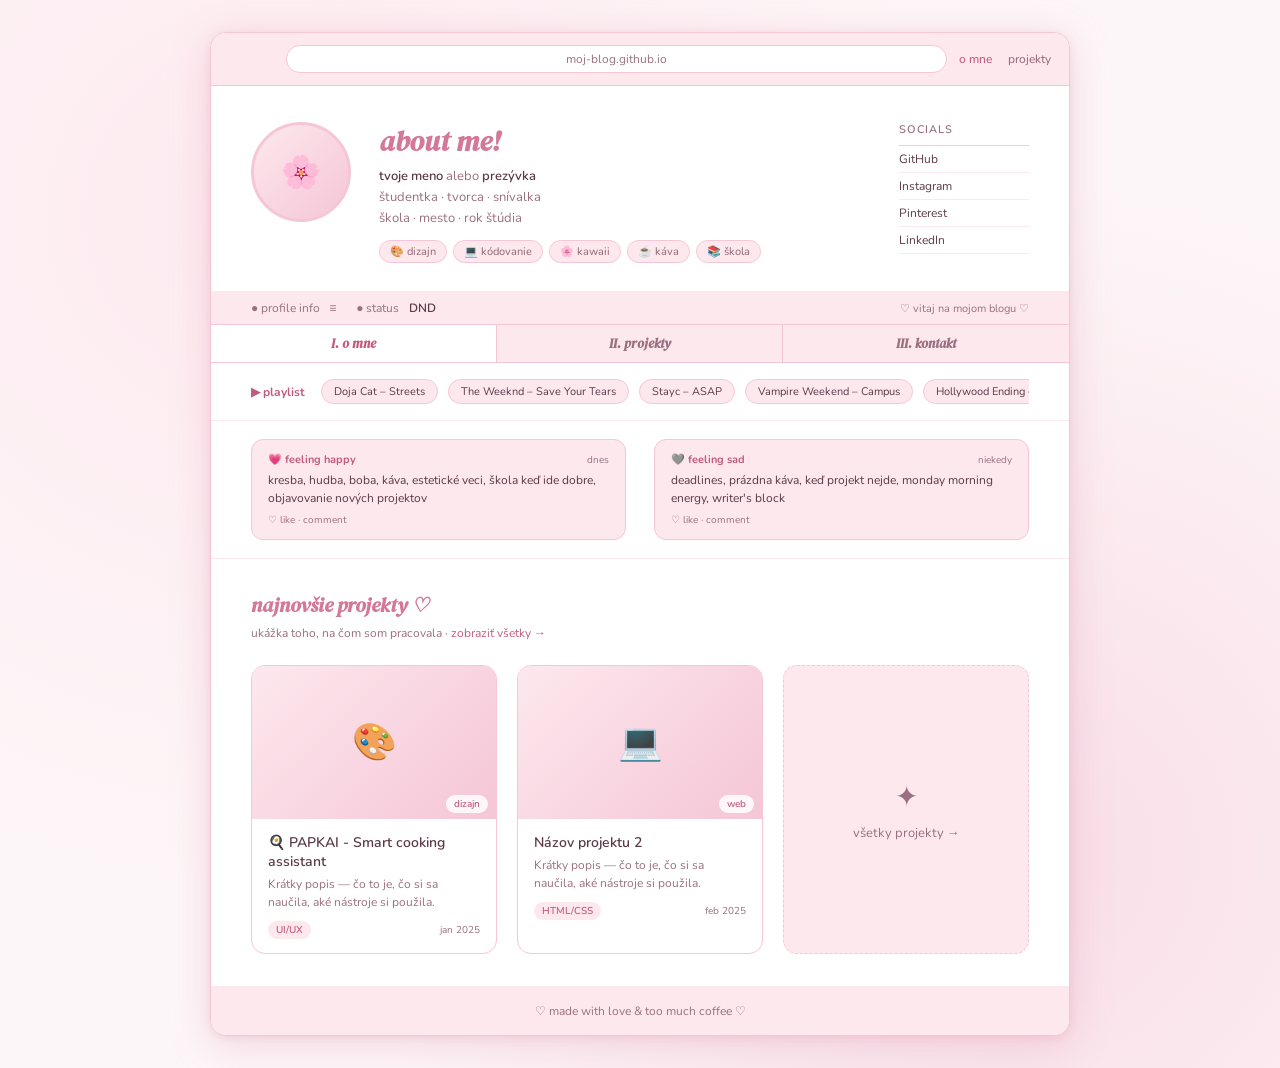
==== index.html @ 4c26e34d "initial commit" ====
<!DOCTYPE html>
<html lang="sk">
<head>
  <meta charset="UTF-8" />
  <meta name="viewport" content="width=device-width, initial-scale=1.0" />
  <title>môj blog ♡</title>
  <link rel="stylesheet" href="css/style.css" />
  <style>
    /* little extras for the landing page */
    .mood-row {
      padding: 18px 40px;
      display: flex;
      gap: 28px;
      border-bottom: 1.5px solid var(--pink-light);
      background: var(--white);
    }

    .mood-box {
      flex: 1;
      background: var(--pink-light);
      border: 1px solid var(--pink-mid);
      border-radius: 12px;
      padding: 12px 16px;
    }

    .mood-box .mood-label {
      font-size: 11px;
      font-weight: 700;
      color: var(--rose);
      margin-bottom: 4px;
      display: flex;
      align-items: center;
      justify-content: space-between;
    }

    .mood-box .mood-time {
      font-size: 10px;
      color: var(--text-light);
      font-weight: 400;
    }

    .mood-box .mood-text {
      font-size: 12px;
      color: var(--text);
      line-height: 1.5;
    }

    .mood-box .mood-actions {
      font-size: 10px;
      color: var(--text-light);
      margin-top: 6px;
    }

    .playlist-strip {
      padding: 16px 40px;
      border-bottom: 1.5px solid var(--pink-light);
      display: flex;
      align-items: center;
      gap: 16px;
    }

    .playlist-label {
      font-size: 12px;
      font-weight: 700;
      color: var(--rose);
      white-space: nowrap;
      display: flex;
      align-items: center;
      gap: 6px;
    }

    .playlist-songs {
      display: flex;
      gap: 10px;
      overflow-x: auto;
      scrollbar-width: none;
    }
    .playlist-songs::-webkit-scrollbar { display: none; }

    .song-chip {
      background: var(--pink-light);
      border: 1px solid var(--pink-mid);
      border-radius: 20px;
      padding: 4px 12px;
      font-size: 11px;
      white-space: nowrap;
      color: var(--text);
    }
  </style>
</head>
<body>

<div class="browser-frame">

  <!-- Browser chrome -->
  <div class="browser-chrome">
    <div class="traffic-lights">
      <span class="tl-red"></span>
      <span class="tl-yellow"></span>
      <span class="tl-green"></span>
    </div>
    <div class="url-bar">moj-blog.github.io</div>
    <nav class="nav-links">
      <a href="index.html" class="active">o mne</a>
      <a href="projekty.html">projekty</a>
    </nav>
  </div>

  <!-- Hero / About Me -->
  <div class="hero">
    <div class="avatar-placeholder">🌸</div>

    <div class="hero-info">
      <h1>about me!</h1>
      <p class="tagline">
        <span>tvoje meno</span> alebo <span>prezývka</span><br>
        študentka · tvorca · snívalka<br>
        škola · mesto · rok štúdia
      </p>
      <div class="hero-tags">
        <span class="tag">🎨 dizajn</span>
        <span class="tag">💻 kódovanie</span>
        <span class="tag">🌸 kawaii</span>
        <span class="tag">☕ káva</span>
        <span class="tag">📚 škola</span>
      </div>
    </div>

    <div class="hero-socials">
      <h3>socials</h3>
      <ul>
        <li><a href="#">GitHub</a></li>
        <li><a href="#">Instagram</a></li>
        <li><a href="#">Pinterest</a></li>
        <li><a href="#">LinkedIn</a></li>
      </ul>
    </div>
  </div>

  <!-- Status bar -->
  <div class="status-bar">
    <div class="status-left">
      <span>● profile info &nbsp; ≡</span>
      <span>● status &nbsp; <strong class="status-dnd">DND</strong></span>
    </div>
    <div style="font-size:11px; color:var(--text-light);">
      ♡ vitaj na mojom blogu ♡
    </div>
  </div>

  <!-- Tabs -->
  <div class="section-tabs">
    <div class="section-tab active">I. o mne</div>
    <div class="section-tab">II. projekty</div>
    <div class="section-tab">III. kontakt</div>
  </div>

  <!-- Playlist -->
  <div class="playlist-strip">
    <div class="playlist-label">▶ playlist</div>
    <div class="playlist-songs">
      <span class="song-chip">Doja Cat – Streets</span>
      <span class="song-chip">The Weeknd – Save Your Tears</span>
      <span class="song-chip">Stayc – ASAP</span>
      <span class="song-chip">Vampire Weekend – Campus</span>
      <span class="song-chip">Hollywood Ending – You</span>
    </div>
  </div>

  <!-- Mood boxes -->
  <div class="mood-row">
    <div class="mood-box">
      <div class="mood-label">
        💗 feeling happy
        <span class="mood-time">dnes</span>
      </div>
      <div class="mood-text">
        kresba, hudba, boba, káva, estetické veci, škola keď ide dobre, objavovanie nových projektov
      </div>
      <div class="mood-actions">♡ like · comment</div>
    </div>
    <div class="mood-box">
      <div class="mood-label">
        🩶 feeling sad
        <span class="mood-time">niekedy</span>
      </div>
      <div class="mood-text">
        deadlines, prázdna káva, keď projekt nejde, monday morning energy, writer's block
      </div>
      <div class="mood-actions">♡ like · comment</div>
    </div>
  </div>

  <!-- Projects preview -->
  <div class="projects-section">
    <h2>najnovšie projekty ♡</h2>
    <p class="section-subtitle">ukážka toho, na čom som pracovala · <a href="projekty.html" style="color:var(--rose); text-decoration:none;">zobraziť všetky →</a></p>

    <div class="projects-grid">

      <a href="projects/projekt-1.html" class="project-card">
        <div class="project-thumb">🎨<span class="thumb-label">dizajn</span></div>
        <div class="project-body">
          <h3>🍳 PAPKAI - Smart cooking assistant</h3>
          <p>Krátky popis — čo to je, čo si sa naučila, aké nástroje si použila.</p>
          <div class="project-meta">
            <span class="project-tag">UI/UX</span>
            <span class="project-date">jan 2025</span>
          </div>
        </div>
      </a>

      <a href="projects/projekt-2.html" class="project-card">
        <div class="project-thumb">💻<span class="thumb-label">web</span></div>
        <div class="project-body">
          <h3>Názov projektu 2</h3>
          <p>Krátky popis — čo to je, čo si sa naučila, aké nástroje si použila.</p>
          <div class="project-meta">
            <span class="project-tag">HTML/CSS</span>
            <span class="project-date">feb 2025</span>
          </div>
        </div>
      </a>

      <a href="projekty.html" class="project-card" style="background:var(--pink-light); border-style:dashed; display:flex; align-items:center; justify-content:center; min-height:160px; text-align:center;">
        <div style="color:var(--text-light); font-size:13px;">
          <div style="font-size:28px; margin-bottom:8px;">✦</div>
          všetky projekty →
        </div>
      </a>

    </div>
  </div>

  <div class="site-footer">
    ♡ made with love &amp; too much coffee ♡
  </div>

</div>

</body>
</html>
---- css/style.css ----
@import url('https://fonts.googleapis.com/css2?family=DM+Serif+Display:ital@0;1&family=Nunito:wght@300;400;500;600&display=swap');

:root {
  --pink-light: #fde8ee;
  --pink-mid: #f5c6d6;
  --pink-dark: #e8a0b8;
  --pink-accent: #d4789a;
  --rose: #c25c7e;
  --cream: #fdf6f8;
  --text: #5a3a48;
  --text-light: #9a7080;
  --white: #ffffff;
  --shadow: rgba(210, 120, 154, 0.15);
  --shadow-mid: rgba(210, 120, 154, 0.25);
}

* {
  margin: 0;
  padding: 0;
  box-sizing: border-box;
}

body {
  font-family: 'Nunito', sans-serif;
  background-color: var(--cream);
  color: var(--text);
  min-height: 100vh;
  background-image:
    radial-gradient(circle at 20% 20%, rgba(253, 232, 238, 0.8) 0%, transparent 50%),
    radial-gradient(circle at 80% 80%, rgba(245, 198, 214, 0.5) 0%, transparent 50%);
}

/* ── Scrollbar ── */
::-webkit-scrollbar { width: 6px; }
::-webkit-scrollbar-track { background: var(--pink-light); }
::-webkit-scrollbar-thumb { background: var(--pink-dark); border-radius: 3px; }

/* ── Browser Chrome Frame ── */
.browser-frame {
  max-width: 860px;
  margin: 32px auto;
  background: var(--white);
  border-radius: 16px;
  box-shadow: 0 8px 40px var(--shadow-mid), 0 2px 8px var(--shadow);
  overflow: hidden;
  border: 1.5px solid var(--pink-mid);
}

.browser-chrome {
  background: var(--pink-light);
  padding: 12px 18px;
  display: flex;
  align-items: center;
  gap: 12px;
  border-bottom: 1.5px solid var(--pink-mid);
}

.traffic-lights {
  display: flex;
  gap: 6px;
  flex-shrink: 0;
}

.traffic-lights span {
  width: 11px;
  height: 11px;
  border-radius: 50%;
  display: block;
}

.url-bar {
  flex: 1;
  background: var(--white);
  border: 1px solid var(--pink-mid);
  border-radius: 20px;
  padding: 5px 14px;
  font-size: 12px;
  color: var(--text-light);
  font-family: 'Nunito', sans-serif;

  display: flex;
  align-items: center;
  /* vertikálne centrovanie */
  justify-content: center;
  /* horizontálne centrovanie */
}

.nav-links {
  display: flex;
  gap: 16px;
}

.nav-links a {
  font-size: 12px;
  color: var(--text-light);
  text-decoration: none;
  font-weight: 500;
  transition: color 0.2s;
}
.nav-links a:hover, .nav-links a.active { color: var(--rose); }

/* ── Hero / About Section ── */
.hero {
  padding: 36px 40px 28px;
  display: grid;
  grid-template-columns: auto 1fr auto;
  gap: 28px;
  align-items: start;
  border-bottom: 1.5px solid var(--pink-light);
}

.avatar-wrap {
  position: relative;
}

.avatar {
  width: 100px;
  height: 100px;
  border-radius: 50%;
  object-fit: cover;
  border: 3px solid var(--pink-mid);
  display: block;
  background: var(--pink-light);
}

.avatar-placeholder {
  width: 100px;
  height: 100px;
  border-radius: 50%;
  background: linear-gradient(135deg, var(--pink-light), var(--pink-mid));
  border: 3px solid var(--pink-mid);
  display: flex;
  align-items: center;
  justify-content: center;
  font-size: 32px;
}

.hero-info h1 {
  font-family: 'DM Serif Display', serif;
  font-size: 28px;
  color: var(--pink-accent);
  margin-bottom: 6px;
  font-style: italic;
}

.hero-info .tagline {
  font-size: 13px;
  color: var(--text-light);
  line-height: 1.6;
  margin-bottom: 12px;
}

.hero-info .tagline span {
  font-weight: 600;
  color: var(--text);
}

.hero-tags {
  display: flex;
  flex-wrap: wrap;
  gap: 6px;
}

.tag {
  background: var(--pink-light);
  border: 1px solid var(--pink-mid);
  border-radius: 20px;
  padding: 3px 10px;
  font-size: 11px;
  color: var(--text-light);
  font-weight: 500;
}

.hero-socials {
  min-width: 130px;
}

.hero-socials h3 {
  font-size: 11px;
  text-transform: uppercase;
  letter-spacing: 1px;
  color: var(--text-light);
  margin-bottom: 8px;
  font-weight: 600;
}

.hero-socials ul {
  list-style: none;
  border-top: 1px solid var(--pink-mid);
}

.hero-socials ul li a {
  display: block;
  padding: 5px 0;
  font-size: 12px;
  color: var(--text);
  text-decoration: none;
  border-bottom: 1px solid var(--pink-light);
  transition: color 0.2s, padding-left 0.2s;
}
.hero-socials ul li a:hover {
  color: var(--rose);
  padding-left: 4px;
}

/* ── Status Bar ── */
.status-bar {
  padding: 8px 40px;
  background: var(--pink-light);
  border-bottom: 1.5px solid var(--pink-mid);
  display: flex;
  align-items: center;
  justify-content: space-between;
  font-size: 12px;
}

.status-left { display: flex; gap: 20px; }
.status-left span { color: var(--text-light); }
.status-left strong { color: var(--text); }
.status-dnd { color: var(--rose); font-weight: 600; }

/* ── Section Tabs ── */
.section-tabs {
  display: grid;
  grid-template-columns: 1fr 1fr 1fr;
  border-bottom: 1.5px solid var(--pink-mid);
}

.section-tab {
  padding: 10px;
  text-align: center;
  font-size: 13px;
  font-weight: 600;
  color: var(--text-light);
  font-family: 'DM Serif Display', serif;
  font-style: italic;
  border-right: 1px solid var(--pink-mid);
  background: var(--pink-light);
}
.section-tab:last-child { border-right: none; }
.section-tab.active {
  background: var(--white);
  color: var(--rose);
}

/* ── Projects Grid ── */
.projects-section {
  padding: 32px 40px;
}

.projects-section h2 {
  font-family: 'DM Serif Display', serif;
  font-size: 20px;
  color: var(--pink-accent);
  margin-bottom: 6px;
  font-style: italic;
}

.section-subtitle {
  font-size: 12px;
  color: var(--text-light);
  margin-bottom: 24px;
}

.projects-grid {
  display: grid;
  grid-template-columns: repeat(auto-fill, minmax(220px, 1fr));
  gap: 20px;
}

.project-card {
  background: var(--white);
  border: 1.5px solid var(--pink-mid);
  border-radius: 14px;
  overflow: hidden;
  text-decoration: none;
  color: inherit;
  transition: transform 0.2s, box-shadow 0.2s, border-color 0.2s;
  display: block;
}

.project-card:hover {
  transform: translateY(-4px);
  box-shadow: 0 8px 24px var(--shadow-mid);
  border-color: var(--pink-dark);
}

.project-thumb {
  width: 100%;
  aspect-ratio: 16/10;
  background: linear-gradient(135deg, var(--pink-light), var(--pink-mid));
  display: flex;
  align-items: center;
  justify-content: center;
  font-size: 36px;
  position: relative;
  overflow: hidden;
}

.project-thumb img {
  width: 100%;
  height: 100%;
  object-fit: cover;
}

.project-thumb .thumb-label {
  position: absolute;
  bottom: 6px;
  right: 8px;
  background: rgba(255,255,255,0.85);
  border-radius: 10px;
  padding: 2px 8px;
  font-size: 10px;
  color: var(--rose);
  font-weight: 600;
  backdrop-filter: blur(4px);
}

.project-body {
  padding: 14px 16px;
}

.project-body h3 {
  font-size: 14px;
  font-weight: 600;
  margin-bottom: 4px;
  color: var(--text);
}

.project-body p {
  font-size: 12px;
  color: var(--text-light);
  line-height: 1.5;
  margin-bottom: 10px;
}

.project-meta {
  display: flex;
  justify-content: space-between;
  align-items: center;
}

.project-tag {
  background: var(--pink-light);
  border-radius: 10px;
  padding: 2px 8px;
  font-size: 10px;
  color: var(--rose);
  font-weight: 600;
}

.project-date {
  font-size: 10px;
  color: var(--text-light);
}

/* ── Footer ── */
.site-footer {
  text-align: center;
  padding: 16px;
  font-size: 12px;
  color: var(--text-light);
  border-top: 1.5px solid var(--pink-light);
  background: var(--pink-light);
}

/* ── Project Detail Page ── */
.project-detail {
  padding: 36px 40px;
}

.back-link {
  display: inline-flex;
  align-items: center;
  gap: 6px;
  font-size: 13px;
  color: var(--text-light);
  text-decoration: none;
  margin-bottom: 24px;
  transition: color 0.2s;
}
.back-link:hover { color: var(--rose); }

.project-detail h1 {
  font-family: 'DM Serif Display', serif;
  font-size: 30px;
  color: var(--pink-accent);
  font-style: italic;
  margin-bottom: 8px;
}

.detail-meta {
  display: flex;
  gap: 12px;
  margin-bottom: 24px;
  flex-wrap: wrap;
}

.detail-cover {
  width: 100%;
  aspect-ratio: 16/7;
  background: linear-gradient(135deg, var(--pink-light), var(--pink-mid));
  border-radius: 12px;
  margin-bottom: 28px;
  display: flex;
  align-items: center;
  justify-content: center;
  border: 1.5px solid var(--pink-mid);
}

.detail-cover img {
  width: 80%;
  /* zväčši podľa potreby */
  height: 80%;
  object-fit: contain;
  object-position: center;
  display: block;
}

.img-wrapper {
  width: 80%;
  height: 80%;
  border-radius: 16px;
  overflow: hidden;
  background: white;
  /* aby bolo vidno rohy */
  display: flex;
  align-items: center;
  justify-content: center;
}

.img-wrapper img {
  max-width: 100%;
  max-height: 100%;
  object-fit: contain;
  display: block;
}

.detail-cover video {
  max-width: 100%;
  max-height: 100%;
  object-fit: contain;
  border-radius: 10px;
}

.detail-body {
  font-size: 14px;
  line-height: 1.8;
  color: var(--text);
}

.detail-body h2 {
  font-family: 'DM Serif Display', serif;
  font-size: 18px;
  color: var(--pink-accent);
  font-style: italic;
  margin: 24px 0 10px;
}

.detail-body p { margin-bottom: 14px; }

.detail-body ul {
  padding-left: 20px;
  margin-bottom: 14px;
}

.detail-body ul li {
  margin-bottom: 6px;
  color: var(--text-light);
}

/* ── Responsive ── */
@media (max-width: 620px) {
  .browser-frame { margin: 0; border-radius: 0; }
  .hero {
    grid-template-columns: 1fr;
    padding: 24px 20px 20px;
  }
  .hero-socials { display: none; }
  .projects-section { padding: 24px 20px; }
  .project-detail { padding: 24px 20px; }
  .status-bar { padding: 8px 20px; }
  .url-bar { display: none; }
}

.bold-underline {
  text-decoration: underline;
}

.reports-section {
  padding: 32px 40px;
}

.reports-section h2 {
  font-family: 'DM Serif Display', serif;
  font-size: 20px;
  color: var(--pink-accent);
  font-style: italic;
  margin-bottom: 6px;
}

.reports-grid {
  display: grid;
  grid-template-columns: repeat(2, 1fr);
  gap: 18px;
  margin-top: 18px;
}

.report-btn {
  background: var(--white);
  border: 1.5px solid var(--pink-mid);
  border-radius: 16px;
  padding: 24px;
  text-decoration: none;
  color: var(--text);
  display: flex;
  flex-direction: column;
  align-items: center;
  justify-content: center;
  gap: 10px;
  transition: transform 0.2s, box-shadow 0.2s, border-color 0.2s;
}

.report-btn:hover {
  transform: translateY(-4px);
  border-color: var(--pink-dark);
  box-shadow: 0 8px 24px var(--shadow-mid);
}

.report-emoji {
  font-size: 36px;
  background: var(--pink-light);
  width: 64px;
  height: 64px;
  border-radius: 50%;
  display: flex;
  align-items: center;
  justify-content: center;
}

.report-title {
  font-size: 13px;
  font-weight: 600;
  color: var(--rose);
}

.report-btn:hover {
  background: linear-gradient(135deg, var(--pink-light), var(--white));
}

.report-btn {
  background: var(--white);
  border: 1.5px solid var(--pink-mid);
  border-radius: 16px;
  padding: 18px;
  text-decoration: none;
  color: var(--text);
  display: flex;
  align-items: flex-start;
  gap: 14px;
  transition: transform 0.2s, box-shadow 0.2s, border-color 0.2s;
}

.report-content {
  display: flex;
  flex-direction: column;
  gap: 4px;
  text-align: left;
}

.report-title {
  font-size: 14px;
  font-weight: 700;
  color: var(--rose);
}

.report-desc {
  font-size: 12px;
  color: var(--text-light);
  line-height: 1.4;
}
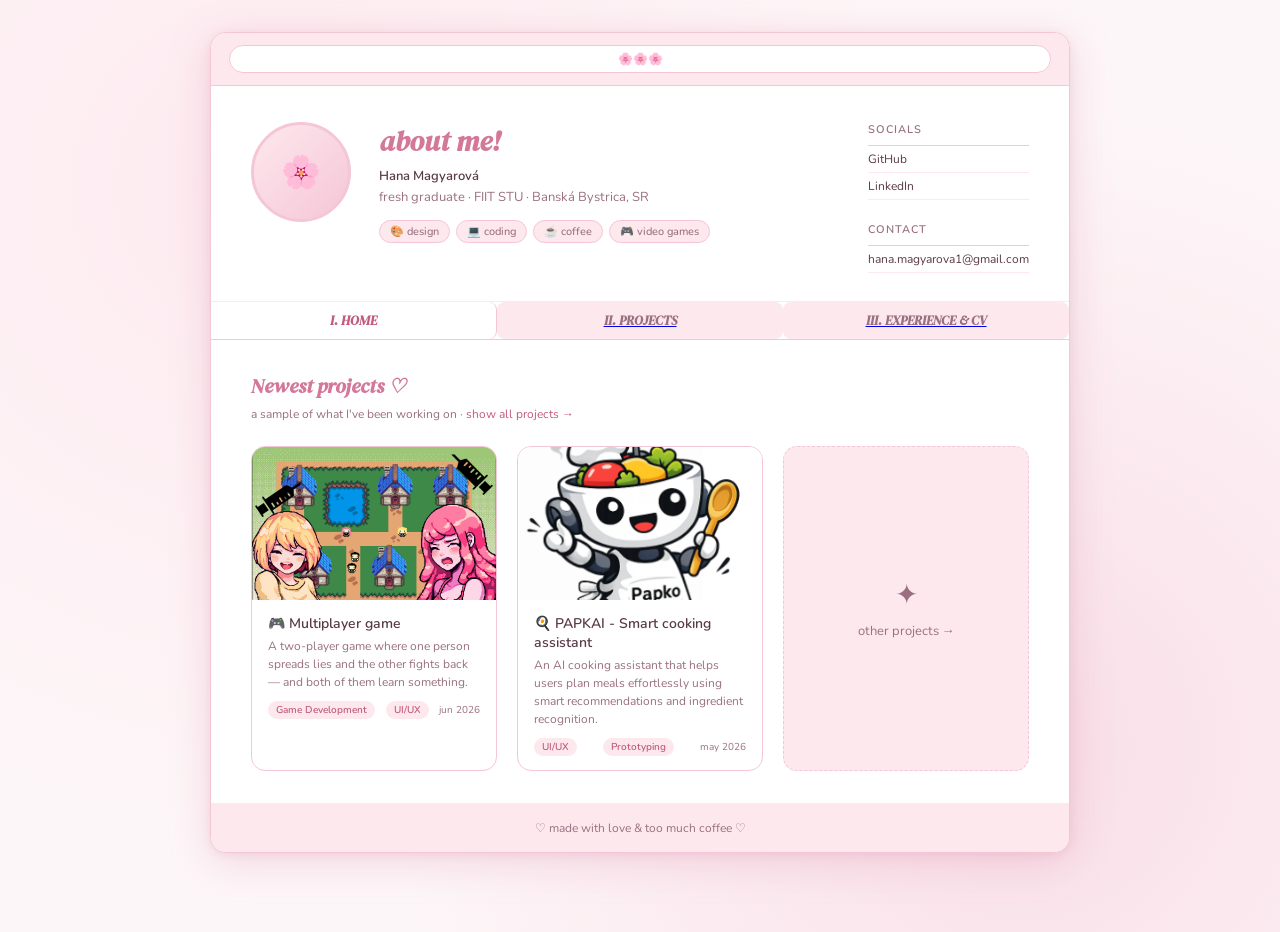
==== commit acf0f42e: "replace local videos with yt embeds fixed" ====
--- a/index.html
+++ b/index.html
@@ -3,8 +3,10 @@
 <head>
   <meta charset="UTF-8" />
   <meta name="viewport" content="width=device-width, initial-scale=1.0" />
-  <title>môj blog ♡</title>
+  <title>my blog ♡</title>
   <link rel="stylesheet" href="css/style.css" />
+  <link rel="icon"
+    href="data:image/svg+xml,<svg xmlns=%22http://www.w3.org/2000/svg%22 viewBox=%220 0 100 100%22><text y=%22.9em%22 font-size=%2290%22>🌸</text></svg>">
   <style>
     /* little extras for the landing page */
     .mood-row {
@@ -93,17 +95,8 @@
 <div class="browser-frame">
 
   <!-- Browser chrome -->
-  <div class="browser-chrome">
-    <div class="traffic-lights">
-      <span class="tl-red"></span>
-      <span class="tl-yellow"></span>
-      <span class="tl-green"></span>
-    </div>
-    <div class="url-bar">moj-blog.github.io</div>
-    <nav class="nav-links">
-      <a href="index.html" class="active">o mne</a>
-      <a href="projekty.html">projekty</a>
-    </nav>
+    <div class="browser-chrome">
+    <div class="url-bar">🌸🌸🌸</div>
   </div>
 
   <!-- Hero / About Me -->
@@ -113,111 +106,75 @@
     <div class="hero-info">
       <h1>about me!</h1>
       <p class="tagline">
-        <span>tvoje meno</span> alebo <span>prezývka</span><br>
-        študentka · tvorca · snívalka<br>
-        škola · mesto · rok štúdia
+        <span>Hana Magyarová</span><br>
+        fresh graduate ·
+        FIIT STU · Banská Bystrica, SR
       </p>
       <div class="hero-tags">
-        <span class="tag">🎨 dizajn</span>
-        <span class="tag">💻 kódovanie</span>
-        <span class="tag">🌸 kawaii</span>
-        <span class="tag">☕ káva</span>
-        <span class="tag">📚 škola</span>
+        <span class="tag">🎨 design</span>
+        <span class="tag">💻 coding</span>
+        <span class="tag">☕ coffee</span>
+        <span class="tag">🎮 video games</span>
       </div>
     </div>
 
     <div class="hero-socials">
       <h3>socials</h3>
       <ul>
-        <li><a href="#">GitHub</a></li>
-        <li><a href="#">Instagram</a></li>
-        <li><a href="#">Pinterest</a></li>
-        <li><a href="#">LinkedIn</a></li>
+        <li><a href="https://github.com/allky">GitHub</a></li>
+        <li><a href="https://www.linkedin.com/in/hana-magyarov%C3%A1-569618418/?skipRedirect=true">LinkedIn</a></li>
+      </ul>
+      <br>
+      <h3>contact</h3>
+      <ul>
+        <li><a href="#">hana.magyarova1@gmail.com</a></li>
       </ul>
     </div>
   </div>
 
-  <!-- Status bar -->
-  <div class="status-bar">
-    <div class="status-left">
-      <span>● profile info &nbsp; ≡</span>
-      <span>● status &nbsp; <strong class="status-dnd">DND</strong></span>
-    </div>
-    <div style="font-size:11px; color:var(--text-light);">
-      ♡ vitaj na mojom blogu ♡
-    </div>
-  </div>
 
   <!-- Tabs -->
   <div class="section-tabs">
-    <div class="section-tab active">I. o mne</div>
-    <div class="section-tab">II. projekty</div>
-    <div class="section-tab">III. kontakt</div>
-  </div>
+                <div class="section-tab active">I. HOME</div>
+                <a href="projekty.html"><div class="section-tab">II. PROJECTS</div></a>
+                <a href="cv.html"><div class="section-tab">III. EXPERIENCE & CV</div></a>
+                
+            </div>
 
-  <!-- Playlist -->
-  <div class="playlist-strip">
-    <div class="playlist-label">▶ playlist</div>
-    <div class="playlist-songs">
-      <span class="song-chip">Doja Cat – Streets</span>
-      <span class="song-chip">The Weeknd – Save Your Tears</span>
-      <span class="song-chip">Stayc – ASAP</span>
-      <span class="song-chip">Vampire Weekend – Campus</span>
-      <span class="song-chip">Hollywood Ending – You</span>
-    </div>
-  </div>
-
-  <!-- Mood boxes -->
-  <div class="mood-row">
-    <div class="mood-box">
-      <div class="mood-label">
-        💗 feeling happy
-        <span class="mood-time">dnes</span>
-      </div>
-      <div class="mood-text">
-        kresba, hudba, boba, káva, estetické veci, škola keď ide dobre, objavovanie nových projektov
-      </div>
-      <div class="mood-actions">♡ like · comment</div>
-    </div>
-    <div class="mood-box">
-      <div class="mood-label">
-        🩶 feeling sad
-        <span class="mood-time">niekedy</span>
-      </div>
-      <div class="mood-text">
-        deadlines, prázdna káva, keď projekt nejde, monday morning energy, writer's block
-      </div>
-      <div class="mood-actions">♡ like · comment</div>
-    </div>
-  </div>
 
   <!-- Projects preview -->
   <div class="projects-section">
-    <h2>najnovšie projekty ♡</h2>
-    <p class="section-subtitle">ukážka toho, na čom som pracovala · <a href="projekty.html" style="color:var(--rose); text-decoration:none;">zobraziť všetky →</a></p>
+    <h2>Newest projects ♡</h2>
+    <p class="section-subtitle">a sample of what I've been working on · <a href="projekty.html" style="color:var(--rose); text-decoration:none;">show all projects →</a></p>
 
     <div class="projects-grid">
 
-      <a href="projects/projekt-1.html" class="project-card">
-        <div class="project-thumb">🎨<span class="thumb-label">dizajn</span></div>
+      <a href="projects/projekt-3.html" class="project-card">
+        <div class="project-thumb">
+          <img src="../images/hra.png" alt="screenshot projektu" />
+        </div>
         <div class="project-body">
-          <h3>🍳 PAPKAI - Smart cooking assistant</h3>
-          <p>Krátky popis — čo to je, čo si sa naučila, aké nástroje si použila.</p>
+          <h3>🎮 Multiplayer game</h3>
+          <p>A two-player game where one person spreads lies and the other fights back — and both of them learn something.</p>
           <div class="project-meta">
+            <span class="project-tag">Game Development</span>
             <span class="project-tag">UI/UX</span>
-            <span class="project-date">jan 2025</span>
+            <span class="project-date">jun 2026</span>
           </div>
         </div>
       </a>
 
-      <a href="projects/projekt-2.html" class="project-card">
-        <div class="project-thumb">💻<span class="thumb-label">web</span></div>
+      <a href="projects/projekt-1.html" class="project-card">
+        <div class="project-thumb">
+          <img src="../images/papko.png" alt="screenshot projektu" />
+        </div>
         <div class="project-body">
-          <h3>Názov projektu 2</h3>
-          <p>Krátky popis — čo to je, čo si sa naučila, aké nástroje si použila.</p>
+          <h3>🍳 PAPKAI - Smart cooking assistant</h3>
+          <p>An AI cooking assistant that helps users plan meals effortlessly using smart recommendations and ingredient recognition.</p>
           <div class="project-meta">
-            <span class="project-tag">HTML/CSS</span>
-            <span class="project-date">feb 2025</span>
+            <span class="project-tag">UI/UX</span>
+            <span class="project-tag">Prototyping</span>
+            <span class="project-date">may 2026</span>
           </div>
         </div>
       </a>
@@ -225,7 +182,7 @@
       <a href="projekty.html" class="project-card" style="background:var(--pink-light); border-style:dashed; display:flex; align-items:center; justify-content:center; min-height:160px; text-align:center;">
         <div style="color:var(--text-light); font-size:13px;">
           <div style="font-size:28px; margin-bottom:8px;">✦</div>
-          všetky projekty →
+          other projects →
         </div>
       </a>
 
--- a/css/style.css
+++ b/css/style.css
@@ -1,4 +1,22 @@
 @import url('https://fonts.googleapis.com/css2?family=DM+Serif+Display:ital@0;1&family=Nunito:wght@300;400;500;600&display=swap');
+
+.section-tab {
+    display: block;          /* celý blok klikateľný */
+    padding: 12px 18px;
+    background: #222;
+    color: white;
+    text-decoration: none;
+    border-radius: 8px;
+}
+
+.section-tab:visited {
+    color: white;
+}
+
+.section-tab:hover {
+    opacity: 0.8;
+}
+
 
 :root {
   --pink-light: #fde8ee;
